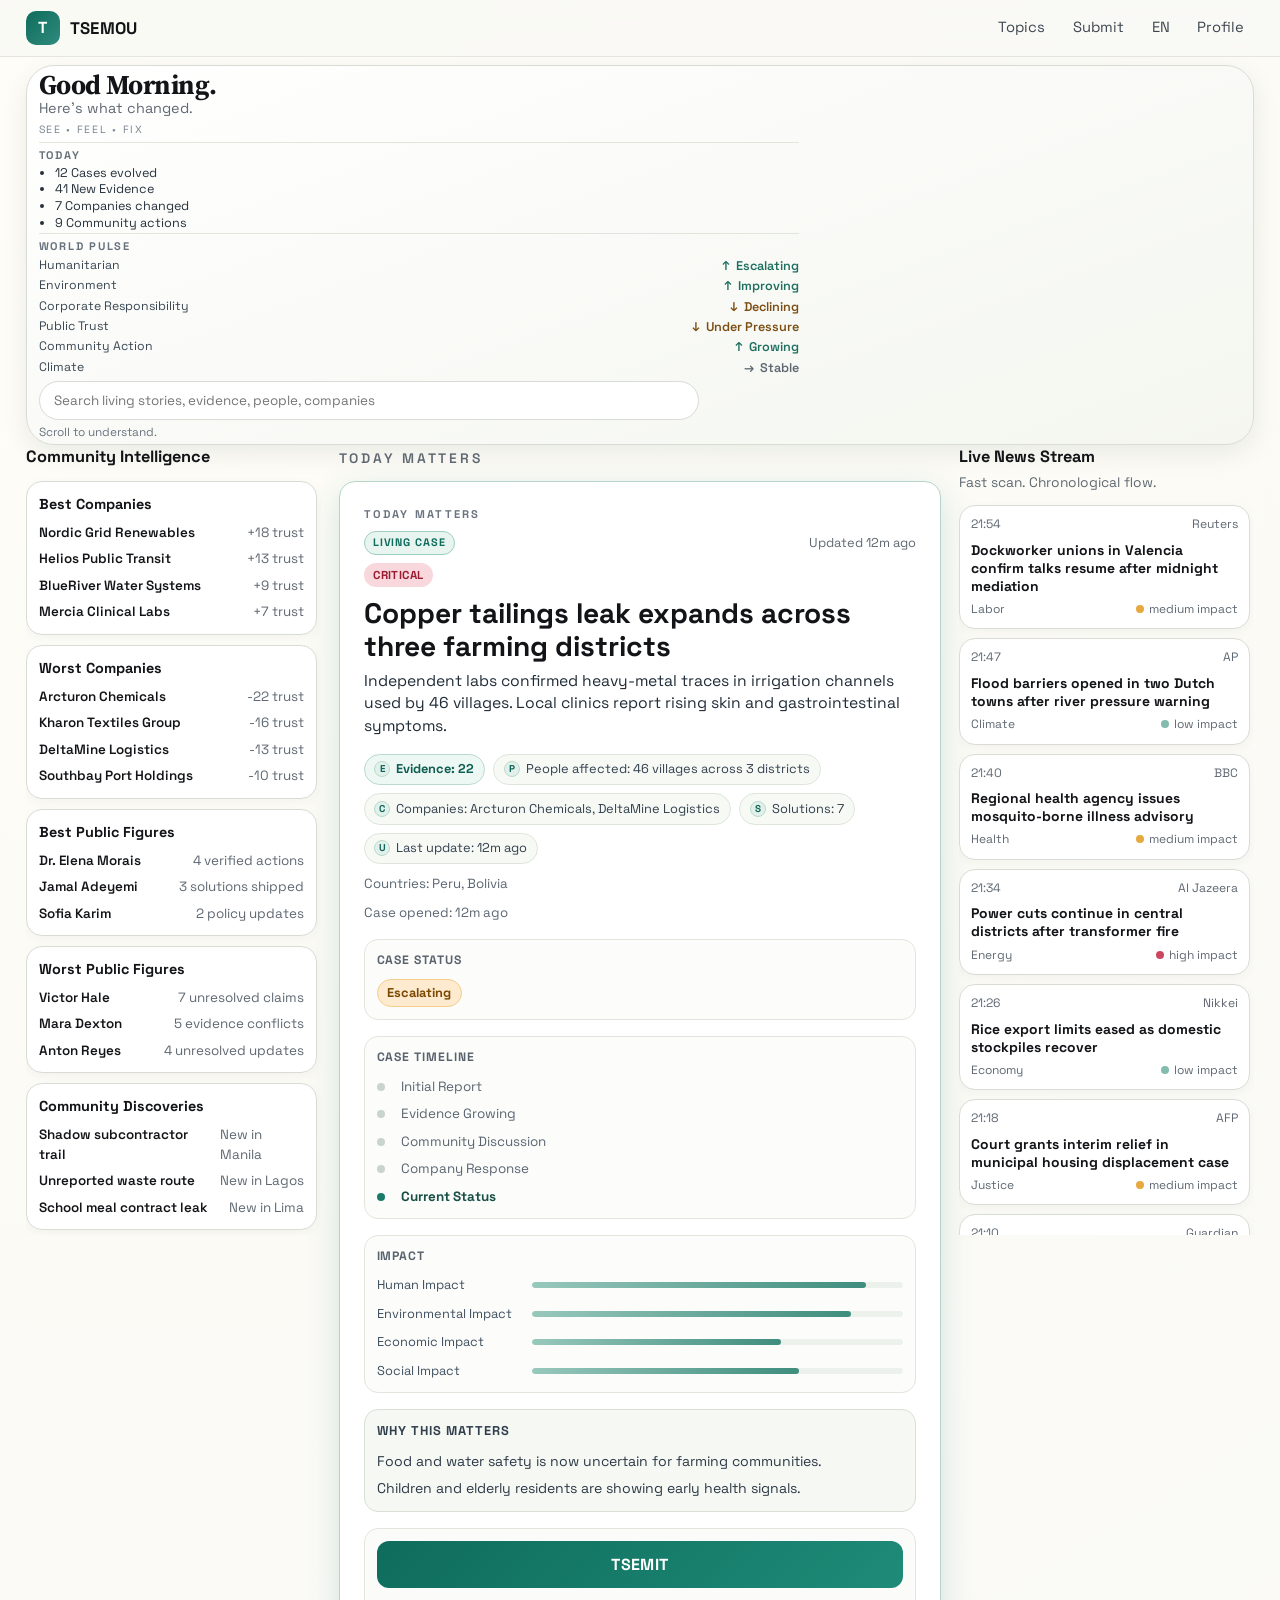
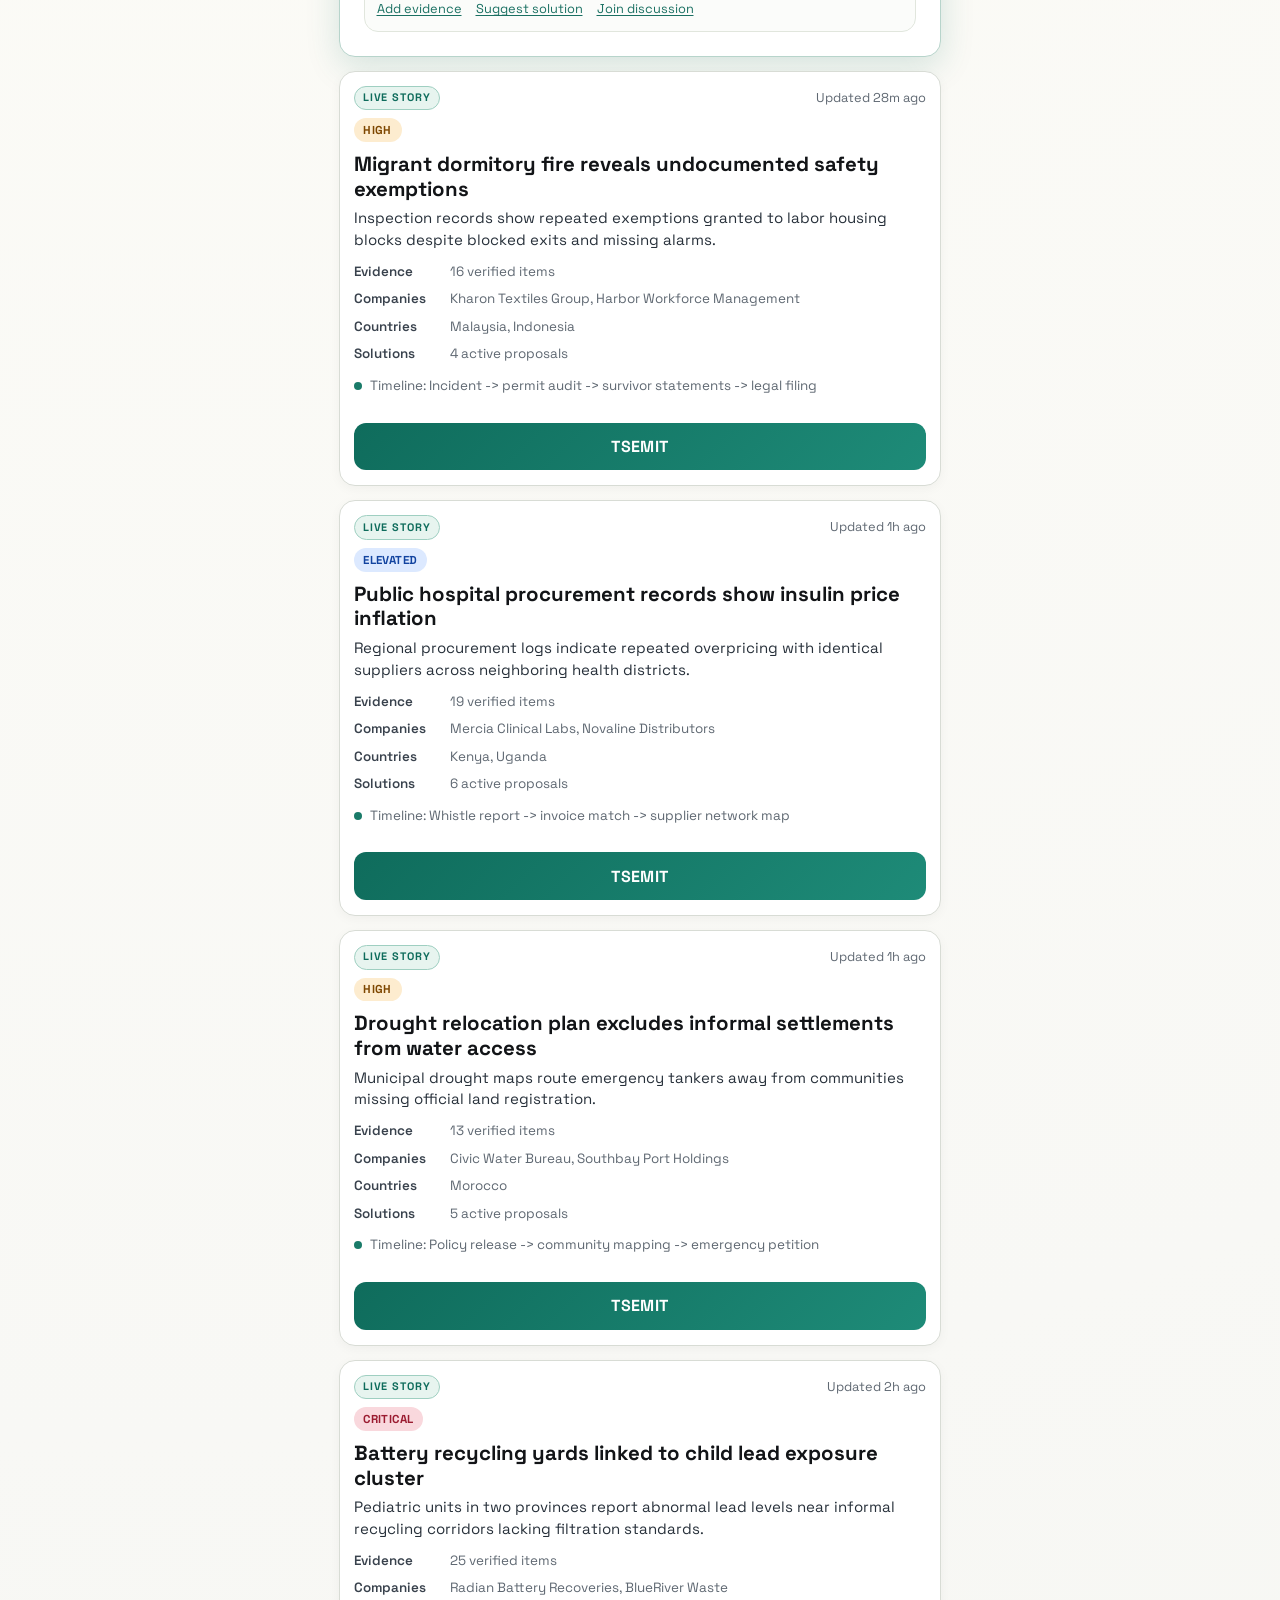
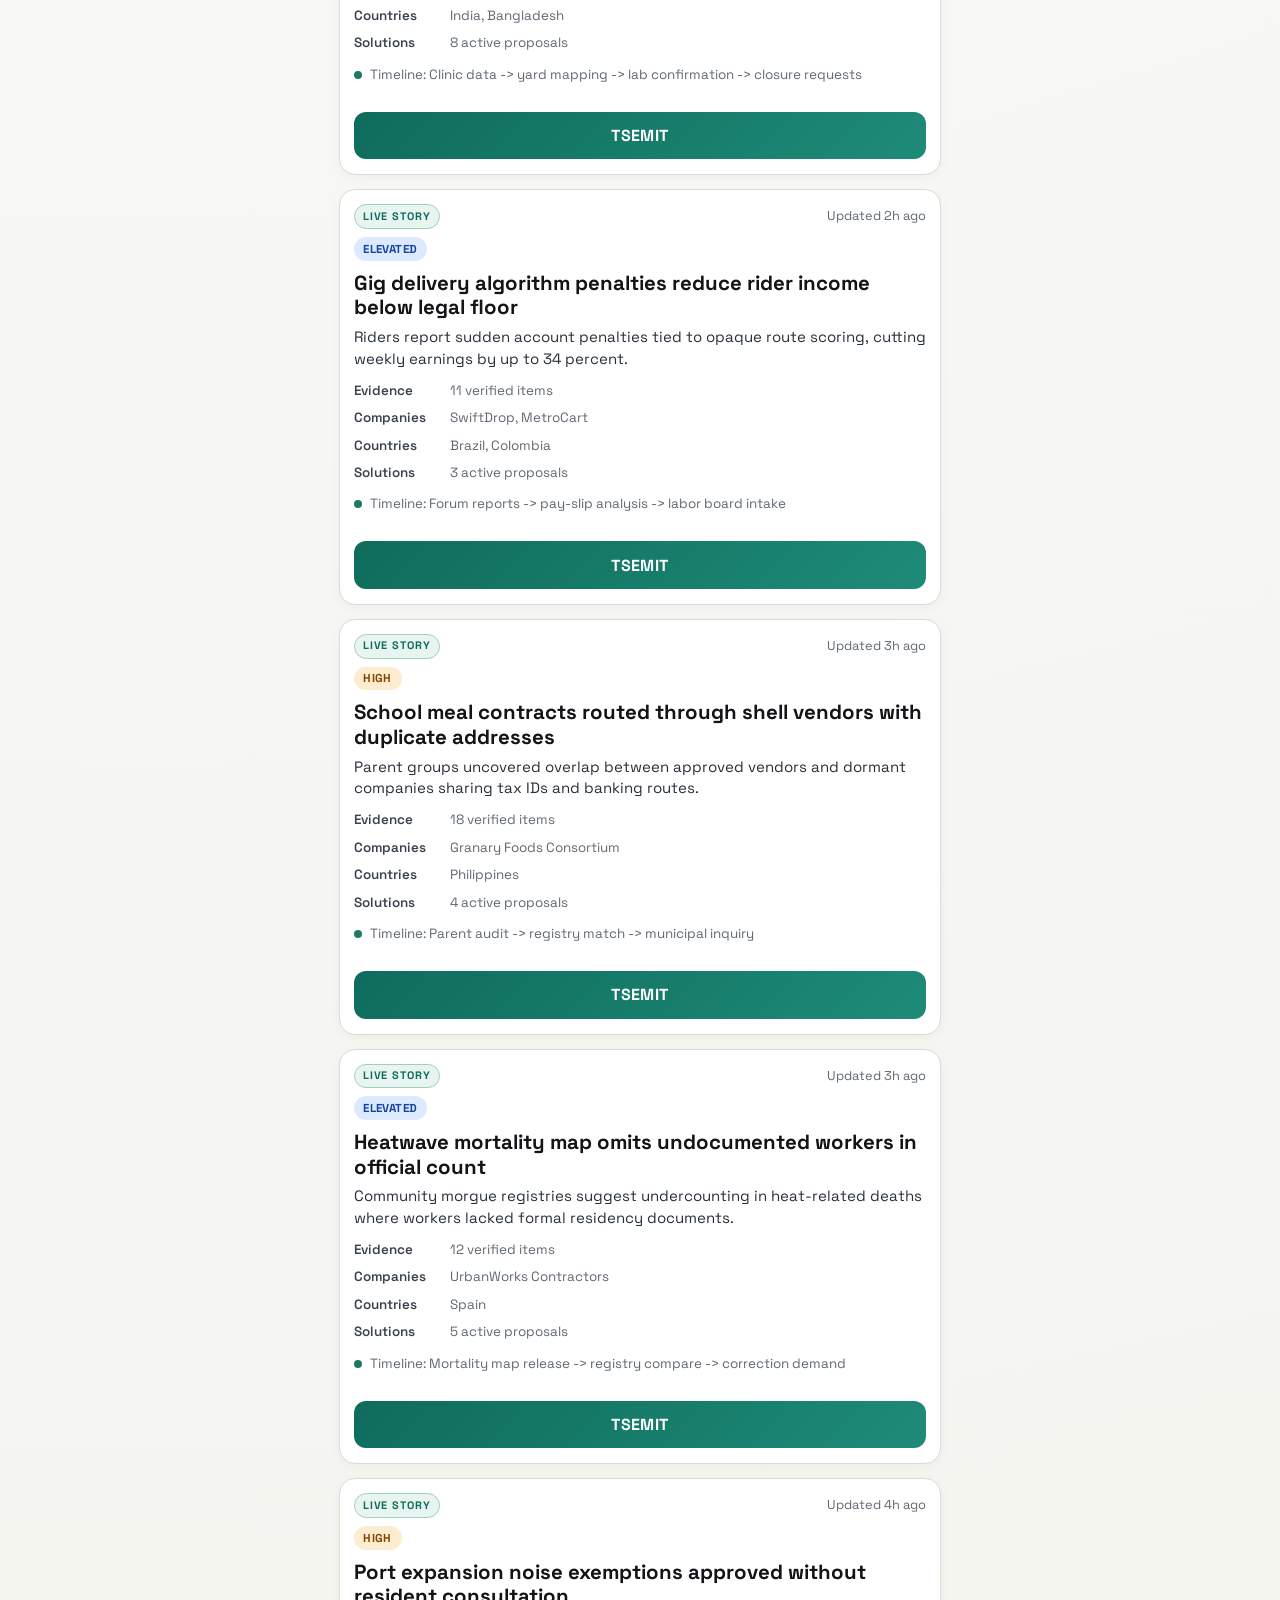
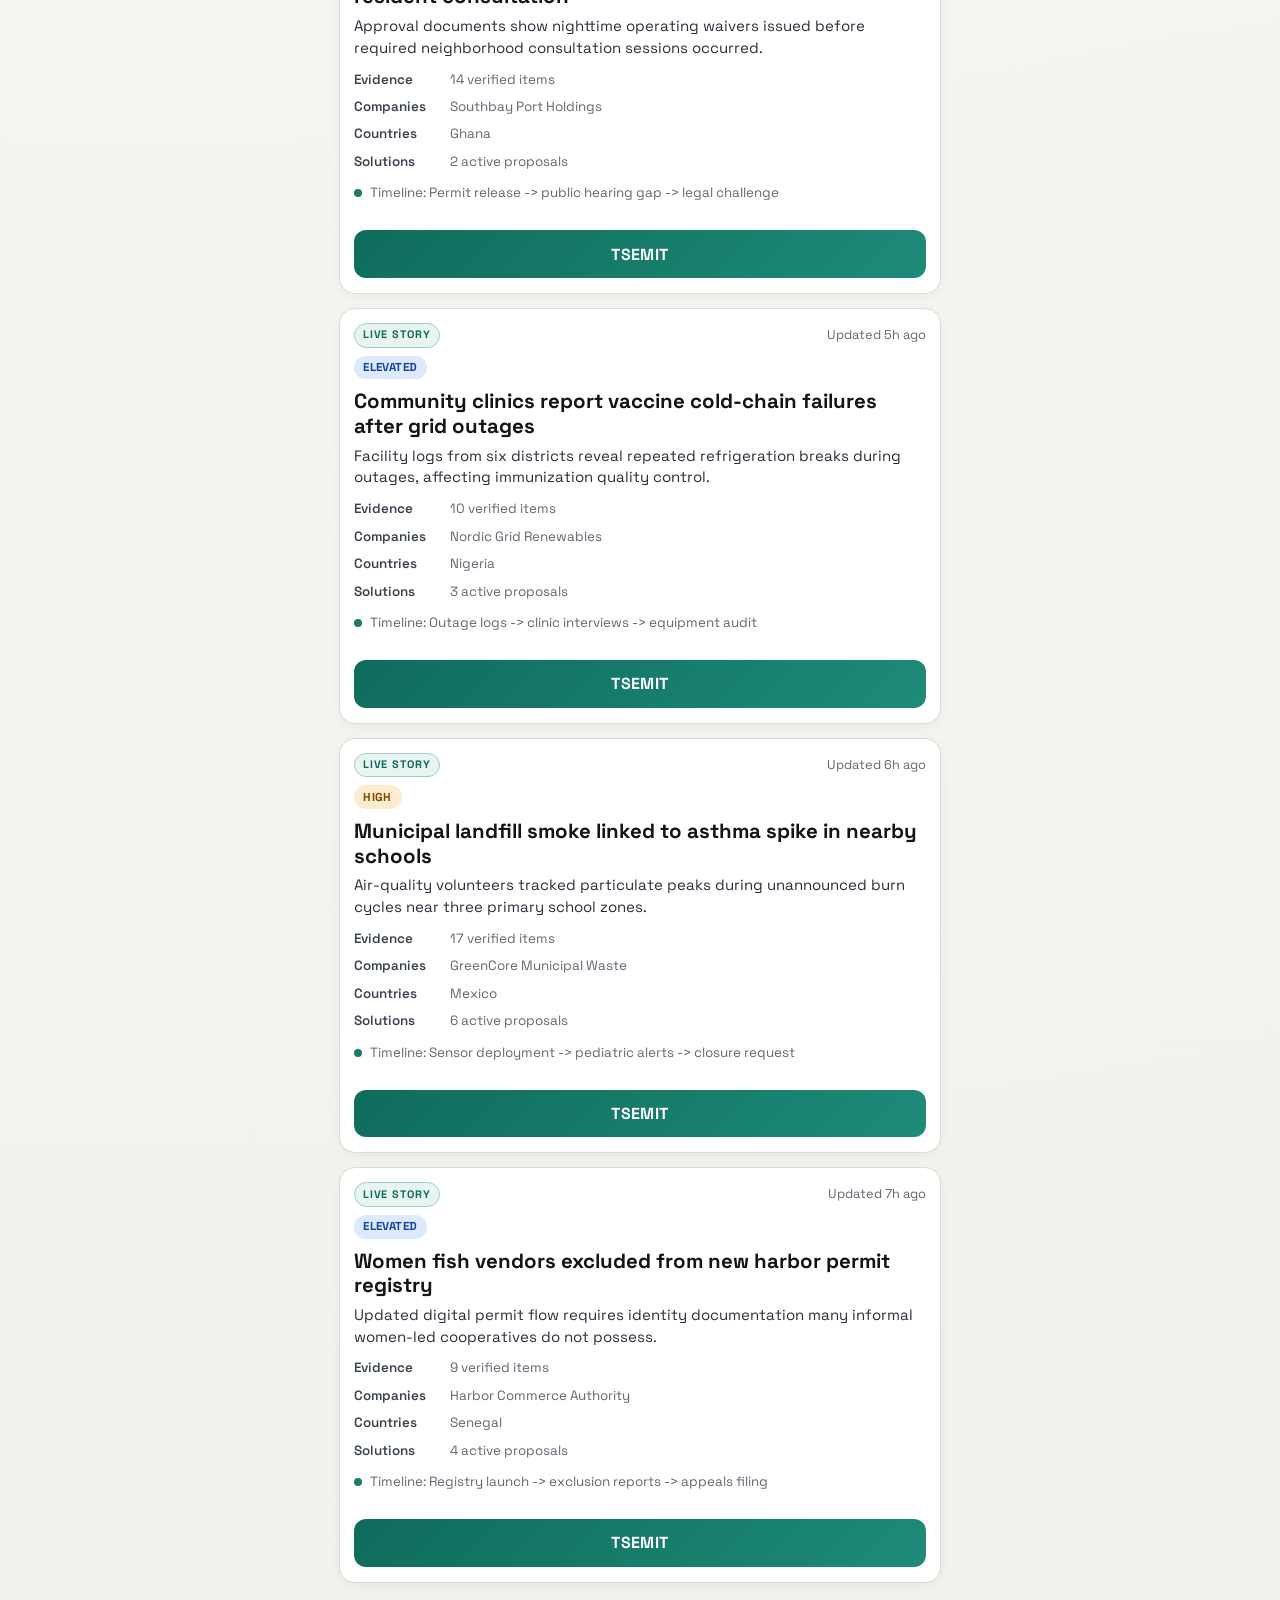
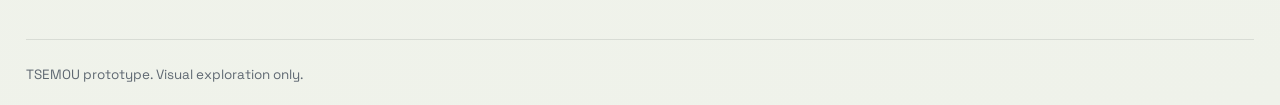
==== prototype/homepage/index.html @ 61be1d98 "v6.1.2 - Add Community Engine blueprint - Document Seed to Living Case system - Define Community Fee" ====
<!doctype html>
<html lang="en">
<head>
  <meta charset="UTF-8">
  <meta name="viewport" content="width=device-width, initial-scale=1.0">
  <title>TSEMOU Homepage Prototype</title>
  <link rel="preconnect" href="https://fonts.googleapis.com">
  <link rel="preconnect" href="https://fonts.gstatic.com" crossorigin>
  <link href="https://fonts.googleapis.com/css2?family=Space+Grotesk:wght@400;500;600;700&family=Source+Serif+4:opsz,wght@8..60,400;8..60,500;8..60,600&display=swap" rel="stylesheet">
  <link rel="stylesheet" href="styles.css">
</head>
<body>
  <header class="site-header" aria-label="Primary">
    <div class="header-inner">
      <a class="logo" href="#" aria-label="TSEMOU home">
        <span class="logo-mark">T</span>
        <span class="logo-text">TSEMOU</span>
      </a>
      <nav class="header-nav" aria-label="Top actions">
        <a href="#topics">Topics</a>
        <a href="#" class="submit-link">Submit</a>
        <button class="ghost-btn" type="button" aria-label="Switch language">EN</button>
        <button class="profile-btn" type="button" aria-label="Open profile">Profile</button>
      </nav>
    </div>
  </header>

  <main>
    <section class="hero" aria-labelledby="hero-title">
      <div class="hero-copy">
        <h1 id="hero-title">
          <span>Good Morning.</span>
        </h1>
        <p class="hero-subtitle">Here's what changed.</p>
        <p class="hero-identity">SEE • FEEL • FIX</p>

        <section class="brief-block" aria-label="Today's brief">
          <h2>TODAY</h2>
          <ul class="brief-points">
            <li>12 Cases evolved</li>
            <li>41 New Evidence</li>
            <li>7 Companies changed</li>
            <li>9 Community actions</li>
          </ul>
        </section>

        <section class="pulse-block" aria-label="World pulse">
          <h2>WORLD PULSE</h2>
          <ul>
            <li><span>Humanitarian</span><span class="pulse up">Escalating</span></li>
            <li><span>Environment</span><span class="pulse up">Improving</span></li>
            <li><span>Corporate Responsibility</span><span class="pulse down">Declining</span></li>
            <li><span>Public Trust</span><span class="pulse down">Under Pressure</span></li>
            <li><span>Community Action</span><span class="pulse up">Growing</span></li>
            <li><span>Climate</span><span class="pulse steady">Stable</span></li>
          </ul>
        </section>
      </div>
      <form class="hero-search" role="search" aria-label="Search living stories">
        <label for="heroSearch" class="sr-only">Search living stories</label>
        <input id="heroSearch" type="search" placeholder="Search living stories, evidence, people, companies" autocomplete="off">
      </form>
      <p class="scroll-brief">Scroll to understand.</p>
    </section>

    <div class="homepage-grid">
      <aside class="left-column" aria-label="Community Intelligence">
        <div class="column-title-wrap">
          <h2>Community Intelligence</h2>
        </div>
        <div id="communitySections"></div>
      </aside>

      <section class="center-column" aria-label="Living Stories Feed">
        <div class="column-title-wrap">
          <p class="today-matters">TODAY MATTERS</p>
        </div>
        <div id="storyFeed" class="story-feed"></div>
      </section>

      <aside class="right-column" aria-label="Live News Stream">
        <div class="column-title-wrap">
          <h2>Live News Stream</h2>
          <p>Fast scan. Chronological flow.</p>
        </div>
        <div id="liveNews" class="live-news"></div>
      </aside>
    </div>
  </main>

  <footer class="site-footer">
    <p>TSEMOU prototype. Visual exploration only.</p>
  </footer>

  <script src="script.js"></script>
</body>
</html>
---- prototype/homepage/styles.css ----
:root {
  --bg: #f8f8f5;
  --surface: #ffffff;
  --surface-alt: #f2f2ee;
  --ink: #121417;
  --muted: #5f6872;
  --line: #d8dcd5;
  --accent: #0f6c5c;
  --accent-2: #174ea6;
  --danger: #9b1c31;
  --radius: 16px;
  --shadow: 0 8px 26px rgba(18, 20, 23, 0.08);
}

* {
  box-sizing: border-box;
}

html {
  scroll-behavior: smooth;
}

body {
  margin: 0;
  background: radial-gradient(circle at 12% 0%, #fefdf7 0%, var(--bg) 46%, #eff2ea 100%);
  color: var(--ink);
  font-family: "Space Grotesk", "Segoe UI", sans-serif;
  line-height: 1.45;
}

img {
  max-width: 100%;
  display: block;
}

a,
button,
input {
  font: inherit;
}

a {
  color: inherit;
  text-decoration: none;
}

a:focus-visible,
button:focus-visible,
input:focus-visible,
.topic-chip:focus-visible,
.tsemit-btn:focus-visible {
  outline: 3px solid var(--accent-2);
  outline-offset: 2px;
}

.sr-only {
  position: absolute;
  width: 1px;
  height: 1px;
  padding: 0;
  margin: -1px;
  overflow: hidden;
  clip: rect(0, 0, 0, 0);
  border: 0;
}

.site-header {
  position: sticky;
  top: 0;
  z-index: 20;
  background: rgba(248, 248, 245, 0.74);
  backdrop-filter: blur(8px);
  border-bottom: 1px solid rgba(216, 220, 213, 0.65);
}

.header-inner {
  width: min(1500px, 96vw);
  margin: 0 auto;
  min-height: 56px;
  display: flex;
  justify-content: space-between;
  align-items: center;
  gap: 14px;
}

.logo {
  display: inline-flex;
  align-items: center;
  gap: 10px;
  font-weight: 700;
  letter-spacing: 0.02em;
}

.logo-mark {
  width: 34px;
  height: 34px;
  border-radius: 10px;
  display: grid;
  place-items: center;
  background: linear-gradient(135deg, var(--accent), #2f8b7d);
  color: #fff;
}

.logo-text {
  font-size: 1.05rem;
}

.hero-search input {
  width: 100%;
  border: 1px solid var(--line);
  border-radius: 999px;
  background: #fff;
  color: var(--ink);
  padding: 0.72rem 1rem;
}

.header-nav {
  display: inline-flex;
  align-items: center;
  gap: 8px;
}

.header-nav a,
.ghost-btn,
.profile-btn {
  padding: 0.34rem 0.56rem;
  border-radius: 10px;
  border: 1px solid transparent;
  background: transparent;
  cursor: pointer;
  color: #3d4650;
  font-size: 0.92rem;
}

.header-nav a:hover,
.ghost-btn:hover,
.profile-btn:hover {
  background: #ecefe7;
  border-color: #dde2d8;
}

main {
  width: min(1500px, 96vw);
  margin: 8px auto 56px;
}

.hero {
  border: 1px solid var(--line);
  border-radius: 28px;
  padding: 7px 12px 4px;
  background: linear-gradient(160deg, #fff 0%, #f4f6ef 100%);
  box-shadow: var(--shadow);
}

.hero-copy h1 {
  margin: 0;
  font-family: "Source Serif 4", Georgia, serif;
  font-size: clamp(1.25rem, 3vw, 1.7rem);
  line-height: 0.9;
  letter-spacing: -0.02em;
}

.hero-copy h1 span {
  display: block;
}

.hero-subtitle {
  margin: 1px 0 3px;
  color: var(--muted);
  font-size: clamp(0.8rem, 1.3vw, 0.9rem);
}

.hero-identity {
  margin: 0 0 4px;
  font-size: 0.66rem;
  letter-spacing: 0.16em;
  color: #7b8591;
}

.brief-block,
.pulse-block {
  margin-top: 2px;
  max-width: 760px;
  border-top: 1px solid #e0e6dc;
  padding-top: 4px;
}

.pulse-block {
  margin-top: 1px;
}

.brief-block h2,
.pulse-block h2 {
  margin: 0 0 3px;
  font-size: 0.69rem;
  letter-spacing: 0.16em;
  color: #66717c;
  font-weight: 700;
}

.brief-points {
  margin: 0;
  padding: 0 0 0 16px;
  color: #26313b;
  display: grid;
  gap: 1px;
}

.brief-points li {
  font-size: 0.79rem;
  line-height: 1.25;
}

.pulse-block ul {
  list-style: none;
  margin: 0;
  padding: 0;
  display: grid;
  gap: 2px;
}

.pulse-block li {
  display: flex;
  justify-content: space-between;
  gap: 8px;
  font-size: 0.77rem;
  color: #3a4753;
}

.pulse {
  font-size: 0.79rem;
  font-weight: 600;
}

.pulse::before {
  margin-right: 6px;
}

.pulse.up {
  color: #1f6f61;
}

.pulse.up::before {
  content: "\2191";
}

.pulse.down {
  color: #7a4e13;
}

.pulse.down::before {
  content: "\2193";
}

.pulse.steady {
  color: #5e6772;
}

.pulse.steady::before {
  content: "\2192";
}

.hero-search {
  margin-top: 4px;
  max-width: 660px;
}

.hero-search input {
  padding: 0.56rem 0.88rem;
  font-size: 0.84rem;
}

.scroll-brief {
  margin: 3px 0 0;
  font-size: 0.74rem;
  color: #69737f;
}

.today-matters {
  margin: 2px 0 6px;
  color: #737c87;
  font-size: 0.72rem;
  letter-spacing: 0.2em;
  font-weight: 600;
}

.homepage-grid {
  display: grid;
  gap: 18px;
  align-items: start;
  grid-template-columns: minmax(220px, 24%) minmax(500px, 52%) minmax(220px, 24%);
}

.left-column,
.center-column,
.right-column {
  min-height: 320px;
}

.left-column,
.right-column {
  position: sticky;
  top: 90px;
  max-height: calc(100vh - 110px);
  overflow: auto;
  padding-right: 4px;
}

.column-title-wrap {
  margin: 0 0 12px;
}

.column-title-wrap h2 {
  margin: 0;
  font-size: 1.02rem;
}

.column-title-wrap p {
  margin: 4px 0 0;
  color: var(--muted);
  font-size: 0.86rem;
}

.community-block,
.news-item,
.story-card {
  background: var(--surface);
  border: 1px solid var(--line);
  border-radius: var(--radius);
  box-shadow: 0 3px 12px rgba(18, 20, 23, 0.04);
}

.community-block {
  margin-bottom: 10px;
  padding: 12px;
}

.community-block h3 {
  margin: 0 0 8px;
  font-size: 0.9rem;
}

.community-block ul {
  list-style: none;
  padding: 0;
  margin: 0;
  display: grid;
  gap: 7px;
}

.community-block li {
  display: flex;
  justify-content: space-between;
  gap: 10px;
  font-size: 0.84rem;
  color: var(--muted);
}

.community-block li strong {
  color: var(--ink);
  font-weight: 600;
}

.story-feed {
  display: grid;
  gap: 14px;
}

.story-card {
  overflow: hidden;
  transition: transform 160ms ease, box-shadow 160ms ease;
}

.story-card:hover {
  transform: translateY(-2px);
  box-shadow: 0 10px 30px rgba(18, 20, 23, 0.12);
}

.story-body {
  padding: 14px 14px 15px;
}

.story-feed .story-card:first-child {
  border: 1px solid #b7d4cb;
  box-shadow: 0 10px 34px rgba(15, 108, 92, 0.16);
}

.story-feed .story-card:first-child .story-body {
  padding: 24px;
}

.story-feed .story-card:first-child .story-title {
  font-size: clamp(1.42rem, 2.5vw, 1.76rem);
  line-height: 1.18;
}

.featured-story .story-summary {
  margin-bottom: 16px;
  max-width: 70ch;
  color: #202c37;
  font-size: 0.98rem;
}

.featured-kicker {
  margin: 0 0 8px;
  color: #6a7480;
  font-size: 0.7rem;
  letter-spacing: 0.2em;
  font-weight: 700;
}

.featured-dashboard {
  margin-top: 10px;
  display: flex;
  flex-wrap: wrap;
  gap: 8px;
}

.dashboard-chip {
  display: inline-flex;
  align-items: center;
  gap: 6px;
  font-size: 0.8rem;
  color: #32404d;
  background: #f7f9f5;
  border: 1px solid #dee6db;
  border-radius: 999px;
  padding: 0.34rem 0.62rem;
}

.evidence-chip {
  background: #edf7f3;
  border-color: #b9dacc;
  color: #0f5f52;
  font-weight: 700;
}

.chip-icon {
  width: 16px;
  height: 16px;
  border-radius: 50%;
  display: inline-grid;
  place-items: center;
  font-size: 0.62rem;
  font-weight: 700;
  color: #0d6557;
  background: #e1f0ea;
  border: 1px solid #b9dacc;
}

.featured-secondary {
  margin: 10px 0 0;
  font-size: 0.83rem;
  color: #5b6672;
}

.story-status,
.case-timeline,
.story-impact,
.why-matters,
.participation-panel {
  margin-top: 16px;
  border: 1px solid #e1e6dd;
  border-radius: 14px;
  padding: 12px;
  background: #fcfdfb;
}

.story-status h4,
.case-timeline h4,
.story-impact h4,
.why-matters h4 {
  margin: 0 0 10px;
  font-size: 0.76rem;
  letter-spacing: 0.08em;
  text-transform: uppercase;
  color: #59626d;
}

.case-timeline ul {
  list-style: none;
  margin: 0;
  padding: 0;
  display: grid;
  gap: 8px;
}

.case-timeline li {
  display: grid;
  grid-template-columns: 16px 1fr;
  gap: 8px;
  align-items: center;
  color: #5a6570;
  font-size: 0.84rem;
}

.timeline-dot {
  width: 8px;
  height: 8px;
  border-radius: 50%;
  background: #c9d4cc;
}

.case-timeline li.current {
  color: #184f45;
  font-weight: 700;
}

.case-timeline li.current .timeline-dot {
  background: #1a7b69;
}

.status-pill {
  margin: 0;
  display: inline-block;
  padding: 0.24rem 0.6rem;
  border-radius: 999px;
  background: #fdeacf;
  border: 1px solid #f4cd8d;
  color: #7b4900;
  font-size: 0.8rem;
  font-weight: 700;
}

.impact-row {
  display: grid;
  grid-template-columns: 145px 1fr;
  gap: 10px;
  align-items: center;
  margin-bottom: 10px;
  font-size: 0.8rem;
  color: #40505f;
}

.impact-row:last-child {
  margin-bottom: 0;
}

.impact-track {
  height: 6px;
  border-radius: 999px;
  background: #edf1eb;
  overflow: hidden;
}

.impact-track span {
  display: block;
  height: 100%;
  border-radius: inherit;
  background: linear-gradient(90deg, #98c8bc 0%, #3f8d7d 100%);
}

.why-matters {
  background: #f6f8f4;
  border-color: #d8e1d4;
}

.why-matters h4 {
  font-size: 0.8rem;
  color: #32404e;
}

.why-matters p {
  margin: 0 0 7px;
  font-size: 0.88rem;
  color: #2c3945;
}

.why-matters p:last-child {
  margin-bottom: 0;
}

.participation-panel .tsemit-btn {
  margin-top: 0;
}

.participation-panel {
  background: #fbfcfa;
}

.participation-links {
  margin-top: 12px;
  display: flex;
  flex-wrap: wrap;
  gap: 14px;
}

.participation-links a {
  font-size: 0.8rem;
  color: #1a7062;
  text-decoration: underline;
  text-underline-offset: 2px;
}

.story-eyebrow {
  display: flex;
  align-items: center;
  justify-content: space-between;
  gap: 8px;
}

.live-story-badge {
  display: inline-block;
  font-size: 0.68rem;
  font-weight: 700;
  letter-spacing: 0.08em;
  text-transform: uppercase;
  color: #0f6c5c;
  border: 1px solid #9fcfc1;
  background: #e7f4ef;
  border-radius: 999px;
  padding: 0.22rem 0.52rem;
}

.story-topline {
  display: flex;
  align-items: center;
  justify-content: flex-start;
  gap: 8px;
  margin-top: 8px;
}

.importance {
  display: inline-block;
  font-size: 0.72rem;
  border-radius: 999px;
  padding: 0.22rem 0.6rem;
  letter-spacing: 0.04em;
  text-transform: uppercase;
  font-weight: 700;
}

.importance.critical {
  background: #f9d8dd;
  color: var(--danger);
}

.importance.high {
  background: #fdeccf;
  color: #7e4700;
}

.importance.elevated {
  background: #dce9ff;
  color: #1244a0;
}

.story-updated {
  font-size: 0.8rem;
  color: var(--muted);
}

.story-title {
  margin: 10px 0 6px;
  font-size: clamp(1.08rem, 2.1vw, 1.28rem);
  line-height: 1.2;
}

.story-summary {
  margin: 0;
  color: #27303a;
  font-size: 0.94rem;
}

.story-meta {
  margin-top: 11px;
  display: grid;
  gap: 8px;
  color: var(--muted);
  font-size: 0.84rem;
}

.meta-row {
  display: flex;
  gap: 8px;
  align-items: flex-start;
}

.meta-label {
  min-width: 88px;
  color: #39424d;
  font-weight: 600;
}

.timeline {
  margin-top: 12px;
  font-size: 0.84rem;
  color: var(--muted);
}

.timeline::before {
  content: "";
  width: 8px;
  height: 8px;
  border-radius: 50%;
  background: #1a7b69;
  display: inline-block;
  margin-right: 8px;
}

.tsemit-btn {
  margin-top: 14px;
  width: 100%;
  border: 0;
  border-radius: 12px;
  padding: 0.76rem 1rem;
  background: linear-gradient(135deg, var(--accent), #1e8b78);
  color: #fff;
  font-weight: 700;
  letter-spacing: 0.03em;
  cursor: pointer;
  transition: filter 150ms ease, transform 120ms ease;
}

.tsemit-btn:hover {
  filter: brightness(1.06);
  transform: translateY(-1px);
}

.live-news {
  display: grid;
  gap: 9px;
}

.news-item {
  padding: 10px 11px;
  animation: fadeIn 360ms ease;
}

.news-top {
  display: flex;
  justify-content: space-between;
  gap: 8px;
  font-size: 0.76rem;
  color: var(--muted);
}

.news-headline {
  margin: 7px 0 6px;
  font-size: 0.87rem;
  line-height: 1.3;
}

.news-bottom {
  display: flex;
  justify-content: space-between;
  align-items: center;
  font-size: 0.75rem;
  color: var(--muted);
}

.impact-dot {
  width: 8px;
  height: 8px;
  border-radius: 50%;
  display: inline-block;
  margin-right: 5px;
}

.impact-low {
  background: #83bcae;
}

.impact-medium {
  background: #e5a93d;
}

.impact-high {
  background: #cb475f;
}

.site-footer {
  margin: 38px auto 20px;
  width: min(1500px, 96vw);
  border-top: 1px solid var(--line);
  color: var(--muted);
  padding-top: 12px;
  font-size: 0.84rem;
}

@keyframes fadeIn {
  from {
    opacity: 0;
    transform: translateY(4px);
  }
  to {
    opacity: 1;
    transform: translateY(0);
  }
}

@media (max-width: 1200px) {
  .homepage-grid {
    grid-template-columns: minmax(200px, 31%) minmax(0, 69%);
  }

  .right-column {
    position: static;
    max-height: none;
    overflow: visible;
    grid-column: 1 / -1;
  }

  .left-column {
    max-height: calc(100vh - 110px);
  }
}

@media (max-width: 860px) {
  .header-inner {
    justify-content: flex-start;
    gap: 10px;
    padding: 10px 0;
    min-height: 0;
  }

  .header-nav {
    justify-content: flex-start;
    flex-wrap: wrap;
  }

  .homepage-grid {
    grid-template-columns: 1fr;
  }

  .left-column,
  .right-column {
    position: static;
    max-height: none;
    overflow: visible;
  }

  .hero {
    padding: 20px;
  }

  .hero-copy h1 {
    line-height: 1;
  }
}
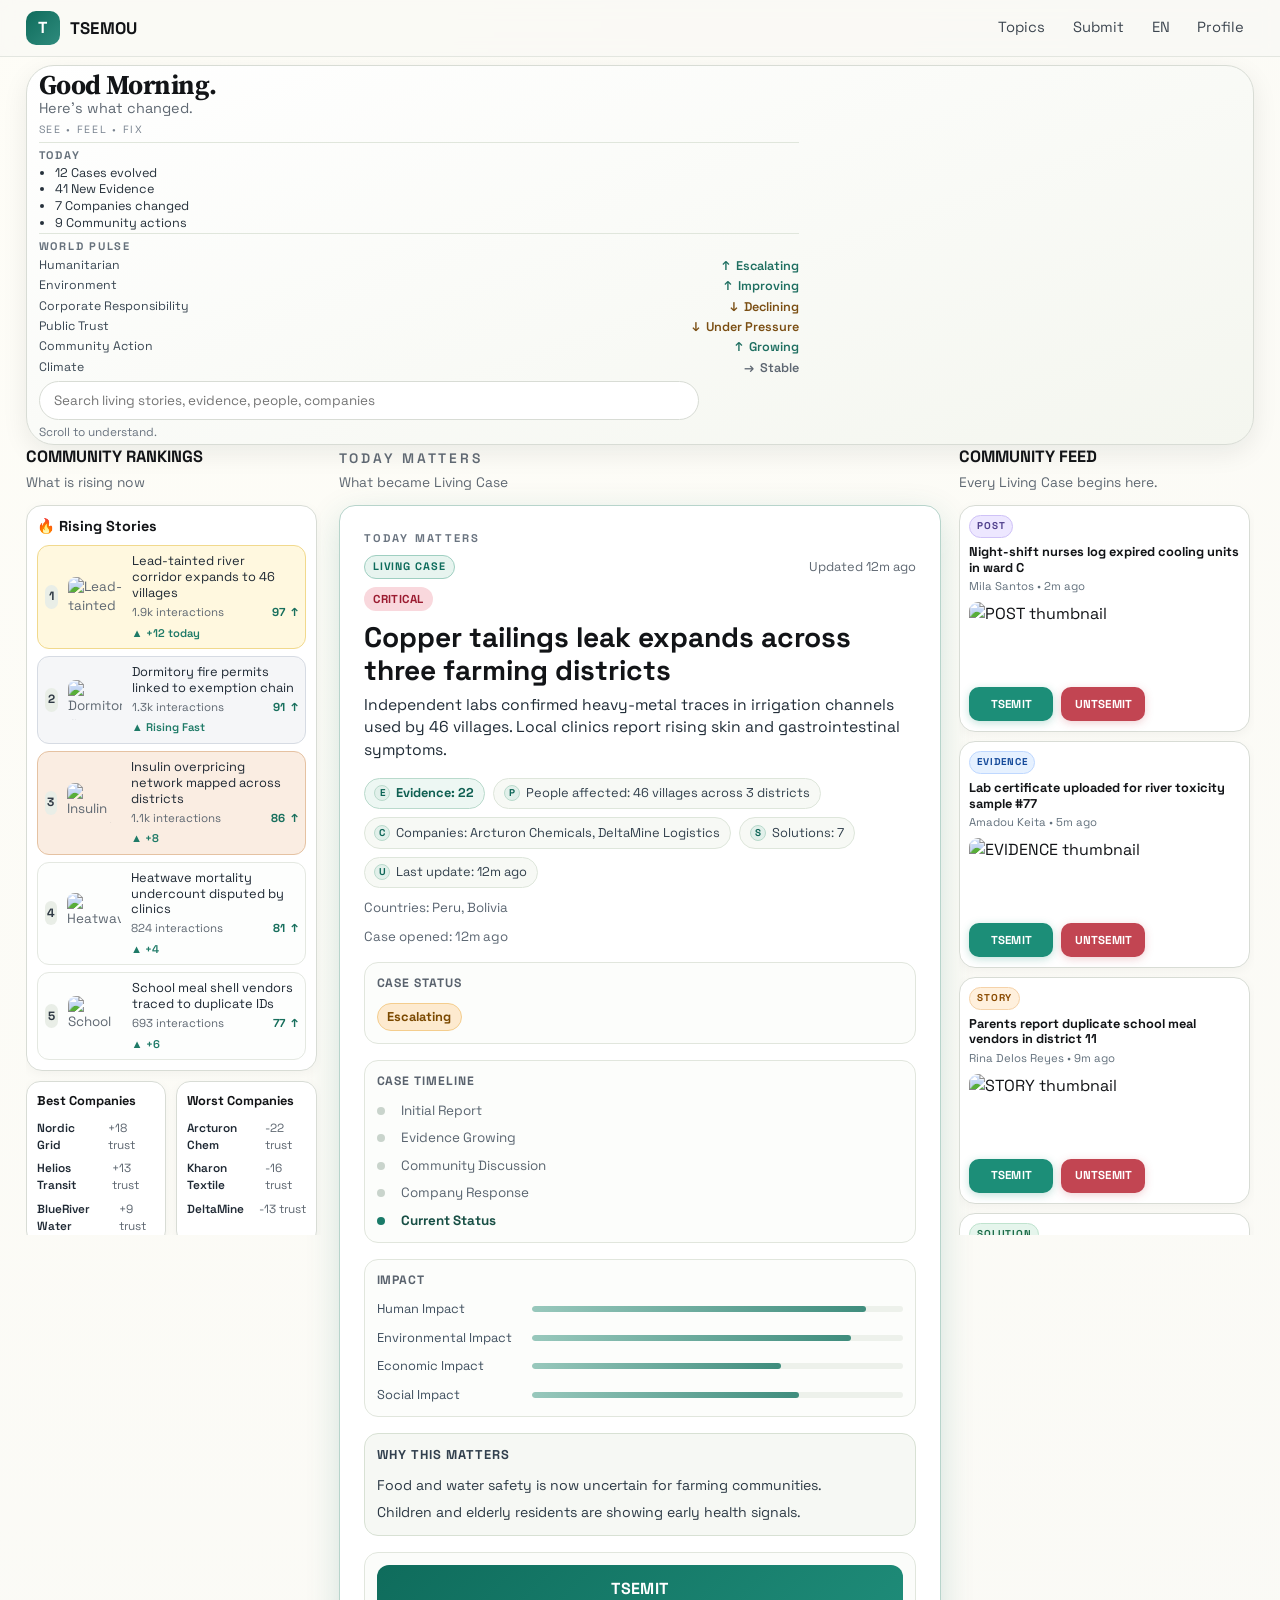
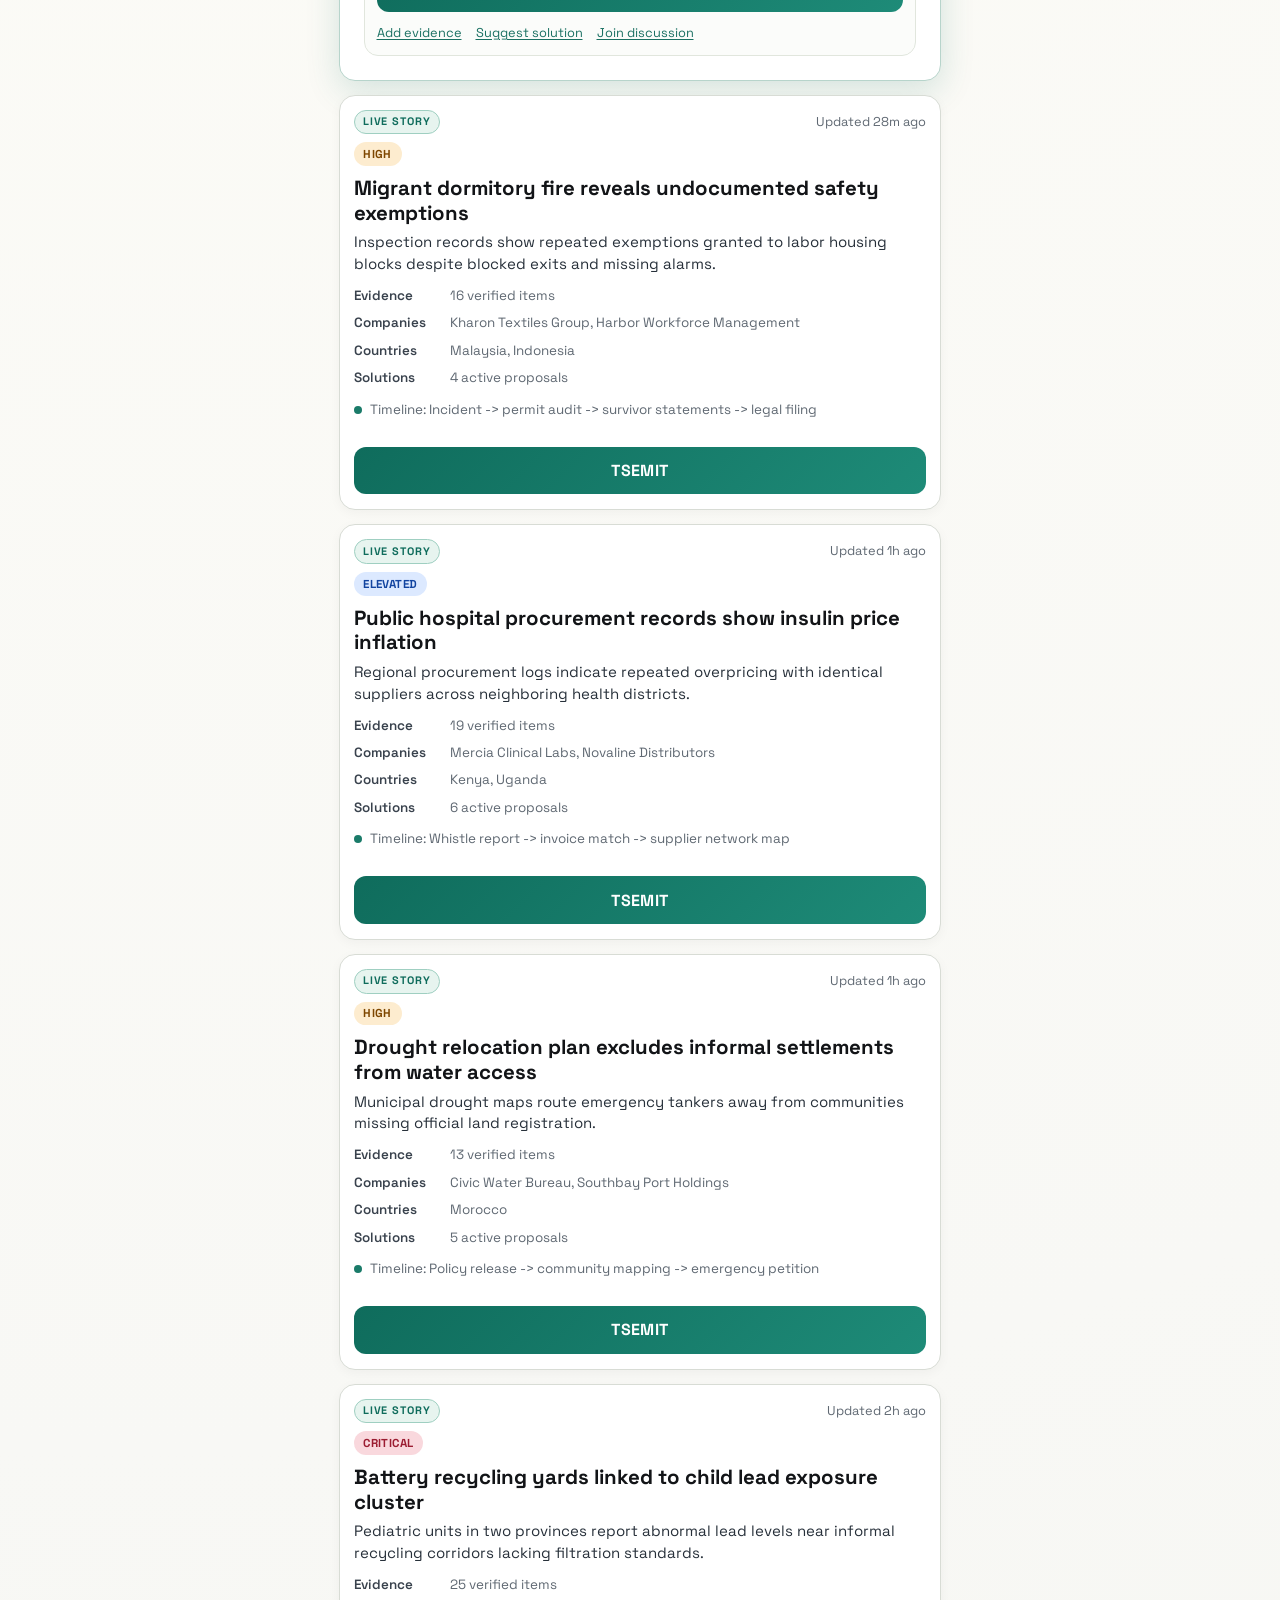
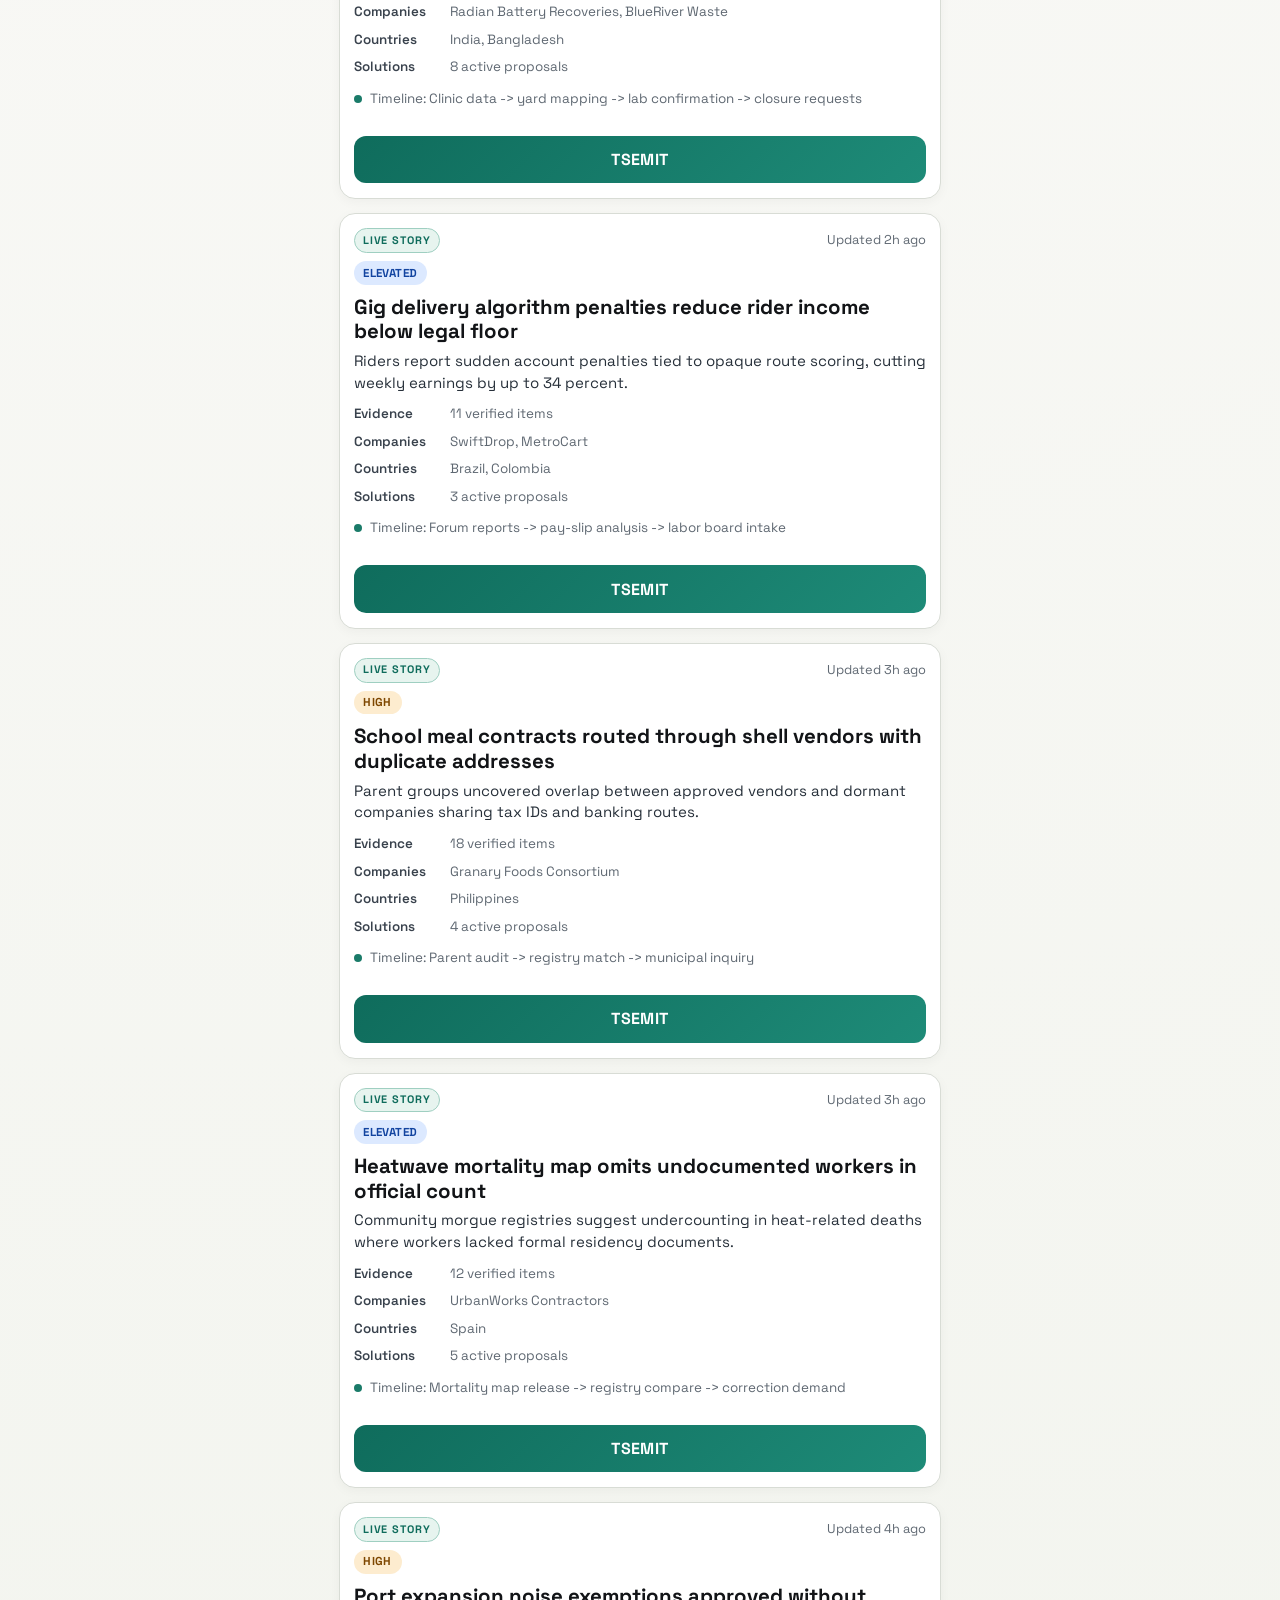
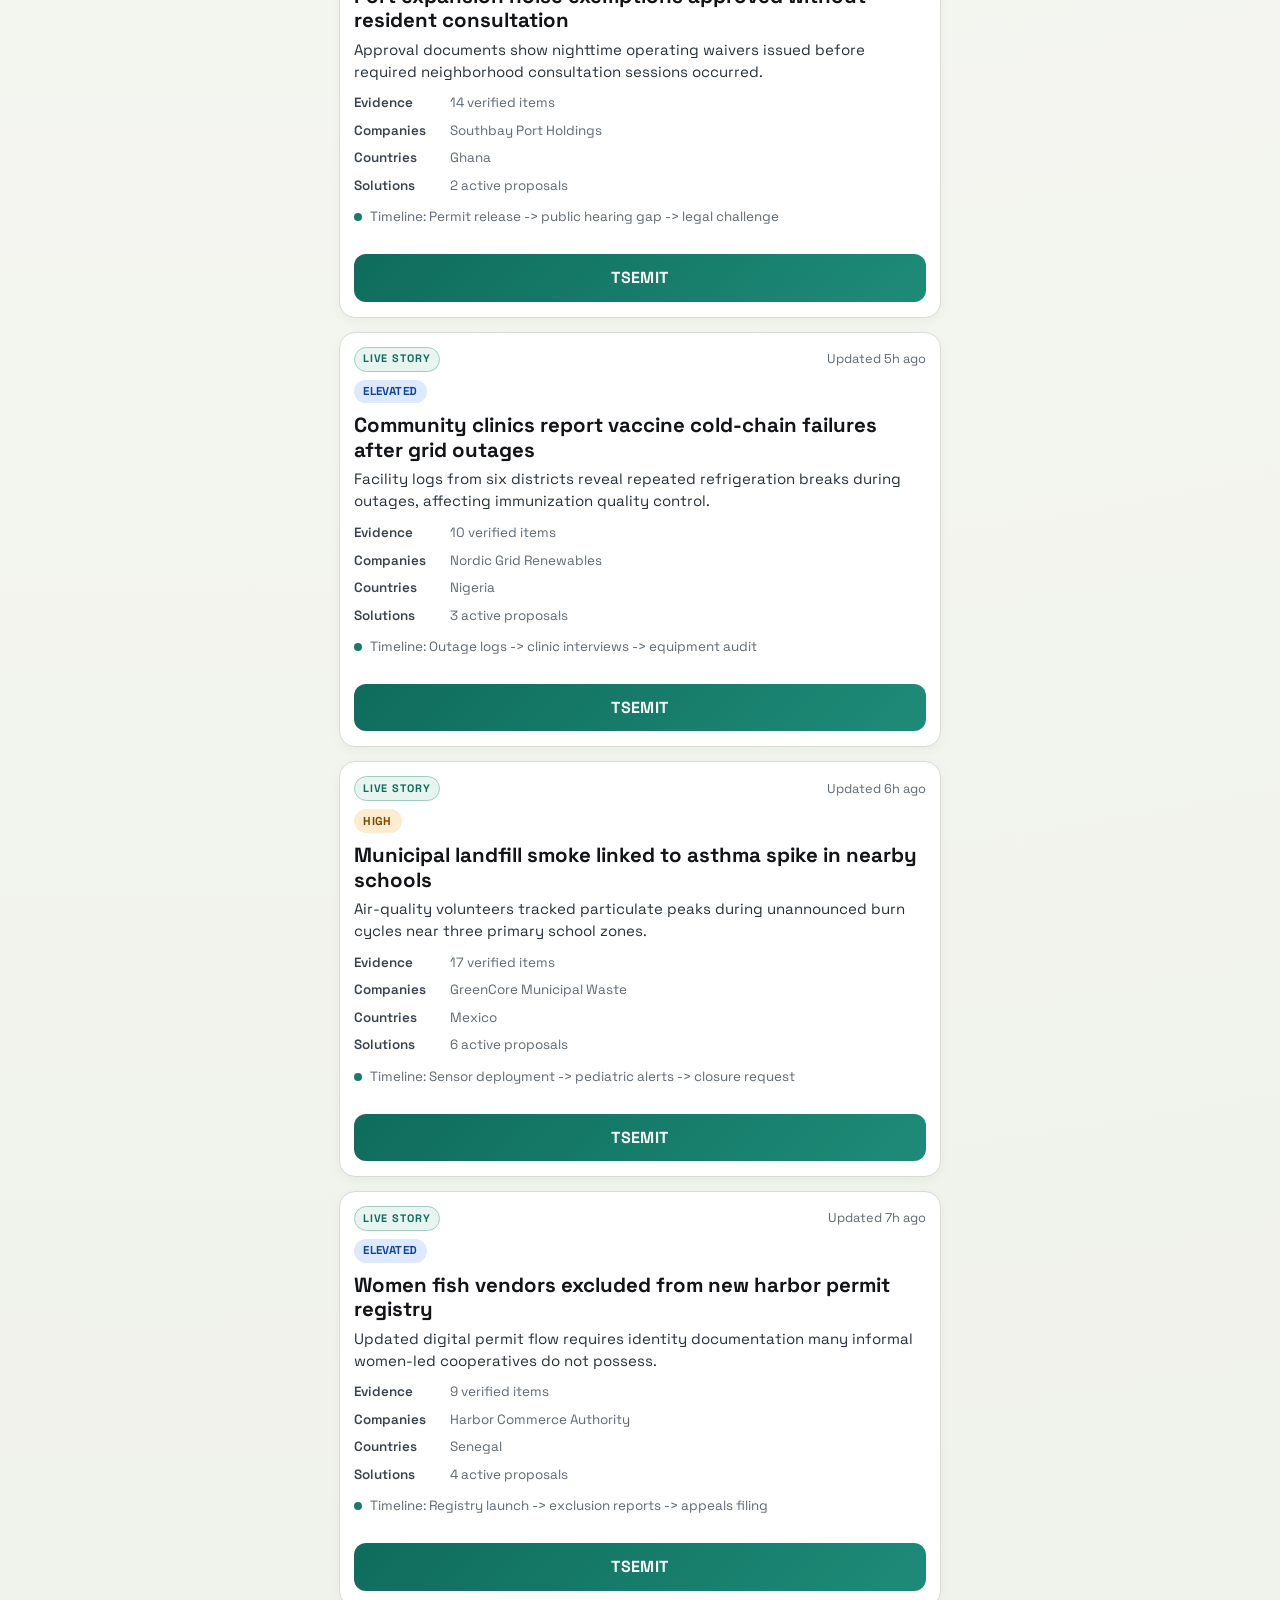
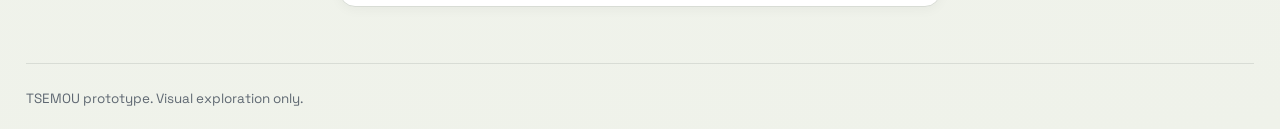
==== commit 89f1fb7a: "v6.2.1 - Refine Community Engine preview - Refine Community Feed into lighter real-time contribution" ====
--- a/prototype/homepage/index.html
+++ b/prototype/homepage/index.html
@@ -64,24 +64,26 @@
     </section>
 
     <div class="homepage-grid">
-      <aside class="left-column" aria-label="Community Intelligence">
+      <aside class="left-column" aria-label="What is rising">
         <div class="column-title-wrap">
-          <h2>Community Intelligence</h2>
+          <h2>COMMUNITY RANKINGS</h2>
+          <p>What is rising now</p>
         </div>
         <div id="communitySections"></div>
       </aside>
 
-      <section class="center-column" aria-label="Living Stories Feed">
+      <section class="center-column" aria-label="What became Living Case">
         <div class="column-title-wrap">
           <p class="today-matters">TODAY MATTERS</p>
+          <p class="center-logic">What became Living Case</p>
         </div>
         <div id="storyFeed" class="story-feed"></div>
       </section>
 
-      <aside class="right-column" aria-label="Live News Stream">
+      <aside class="right-column" aria-label="What is being created now">
         <div class="column-title-wrap">
-          <h2>Live News Stream</h2>
-          <p>Fast scan. Chronological flow.</p>
+          <h2>COMMUNITY FEED</h2>
+          <p>Every Living Case begins here.</p>
         </div>
         <div id="liveNews" class="live-news"></div>
       </aside>
--- a/prototype/homepage/styles.css
+++ b/prototype/homepage/styles.css
@@ -321,6 +321,11 @@
   font-size: 0.86rem;
 }
 
+.center-logic {
+  margin-top: 2px;
+  font-size: 0.78rem;
+}
+
 .community-block,
 .news-item,
 .story-card {
@@ -335,9 +340,140 @@
   padding: 12px;
 }
 
+.community-block.rising {
+  padding: 10px;
+}
+
 .community-block h3 {
   margin: 0 0 8px;
   font-size: 0.9rem;
+}
+
+.rising-list {
+  list-style: none;
+  padding: 0;
+  margin: 0;
+  display: grid;
+  gap: 8px;
+}
+
+.rising-item {
+  display: grid;
+  grid-template-columns: 24px 54px minmax(0, 1fr);
+  gap: 8px;
+  align-items: center;
+  border: 1px solid #e4e8e1;
+  border-radius: 12px;
+  padding: 7px;
+  background: #fdfefd;
+}
+
+.rising-item.gold {
+  background: #fff8df;
+  border-color: #f1d98d;
+}
+
+.rising-item.silver {
+  background: #f5f6f8;
+  border-color: #d6dbe3;
+}
+
+.rising-item.bronze {
+  background: #faede2;
+  border-color: #e5c2a2;
+}
+
+.rank-pill {
+  width: 24px;
+  height: 24px;
+  border-radius: 999px;
+  display: inline-grid;
+  place-items: center;
+  font-size: 0.75rem;
+  font-weight: 700;
+  color: #2f3944;
+  background: #e9eee7;
+}
+
+.rising-item img {
+  width: 54px;
+  height: 40px;
+  border-radius: 8px;
+  object-fit: cover;
+}
+
+.rising-item-title {
+  margin: 0;
+  font-size: 0.8rem;
+  line-height: 1.25;
+  color: #1e2833;
+}
+
+.rising-meta {
+  margin-top: 3px;
+  display: flex;
+  align-items: center;
+  justify-content: space-between;
+  gap: 6px;
+  font-size: 0.72rem;
+  color: #5f6872;
+}
+
+.rising-score {
+  color: #186f5d;
+  font-weight: 700;
+  white-space: nowrap;
+}
+
+.rising-indicator {
+  margin: 4px 0 0;
+  font-size: 0.7rem;
+  color: #1e7a67;
+  font-weight: 600;
+}
+
+.rising-arrow {
+  margin-left: 3px;
+}
+
+.company-pair {
+  display: grid;
+  grid-template-columns: 1fr 1fr;
+  gap: 10px;
+}
+
+.company-mini {
+  background: var(--surface);
+  border: 1px solid var(--line);
+  border-radius: 14px;
+  padding: 10px;
+  box-shadow: 0 3px 12px rgba(18, 20, 23, 0.04);
+}
+
+.company-mini h3 {
+  margin: 0 0 8px;
+  font-size: 0.8rem;
+}
+
+.company-mini ul {
+  list-style: none;
+  margin: 0;
+  padding: 0;
+  display: grid;
+  gap: 6px;
+}
+
+.company-mini li {
+  display: flex;
+  justify-content: space-between;
+  gap: 8px;
+  font-size: 0.74rem;
+  color: #5d6670;
+}
+
+.company-mini li strong {
+  color: #1f2934;
+  font-weight: 600;
 }
 
 .community-block ul {
@@ -723,8 +859,125 @@
 }
 
 .news-item {
-  padding: 10px 11px;
+  padding: 10px;
   animation: fadeIn 360ms ease;
+}
+
+.news-item.community-entry {
+  display: block;
+  padding: 9px 9px 10px;
+}
+
+.entry-thumb {
+  margin-top: 7px;
+  width: 100%;
+  height: 76px;
+  border-radius: 9px;
+  object-fit: cover;
+}
+
+.entry-head {
+  display: flex;
+  justify-content: flex-start;
+  align-items: center;
+  gap: 6px;
+}
+
+.entry-type {
+  display: inline-block;
+  font-size: 0.62rem;
+  letter-spacing: 0.08em;
+  font-weight: 700;
+  color: #2d3741;
+  background: #eef2f5;
+  border: 1px solid #d5dde3;
+  border-radius: 999px;
+  padding: 0.2rem 0.42rem;
+}
+
+.entry-type.type-post {
+  background: #ede7ff;
+  color: #4f3f8c;
+  border-color: #cfc2f7;
+}
+
+.entry-type.type-evidence {
+  background: #e6f1ff;
+  color: #154a9a;
+  border-color: #bfd8ff;
+}
+
+.entry-type.type-story {
+  background: #fff0dd;
+  color: #8a4a00;
+  border-color: #f5d2a9;
+}
+
+.entry-type.type-solution {
+  background: #e5f5ec;
+  color: #1a6a46;
+  border-color: #bfe3ce;
+}
+
+.entry-type.type-question {
+  background: #fff5d9;
+  color: #886205;
+  border-color: #f0dd9b;
+}
+
+.entry-title {
+  margin: 6px 0 3px;
+  font-size: 0.8rem;
+  line-height: 1.24;
+}
+
+.entry-author {
+  margin: 0;
+  font-size: 0.71rem;
+  color: #62707c;
+}
+
+.entry-actions {
+  margin-top: 9px;
+  display: flex;
+  gap: 8px;
+}
+
+.vote-btn {
+  min-height: 34px;
+  min-width: 84px;
+  border: 1px solid transparent;
+  border-radius: 10px;
+  padding: 0.38rem 0.72rem;
+  font-size: 0.72rem;
+  font-weight: 700;
+  letter-spacing: 0.02em;
+  cursor: pointer;
+  transition: transform 120ms ease, filter 130ms ease, box-shadow 130ms ease;
+}
+
+.vote-btn.tsemit-action {
+  background: #1c8e78;
+  color: #fff;
+  box-shadow: 0 2px 8px rgba(28, 142, 120, 0.28);
+}
+
+.vote-btn.tsemit-action:hover {
+  background: #157461;
+  transform: translateY(-1px);
+  box-shadow: 0 4px 12px rgba(21, 116, 97, 0.32);
+}
+
+.vote-btn.untsemit-action {
+  background: #c24552;
+  color: #fff;
+  box-shadow: 0 2px 8px rgba(194, 69, 82, 0.26);
+}
+
+.vote-btn.untsemit-action:hover {
+  background: #a73743;
+  transform: translateY(-1px);
+  box-shadow: 0 4px 12px rgba(167, 55, 67, 0.34);
 }
 
 .news-top {
@@ -837,4 +1090,8 @@
   .hero-copy h1 {
     line-height: 1;
   }
-}
+
+  .company-pair {
+    grid-template-columns: 1fr;
+  }
+}
